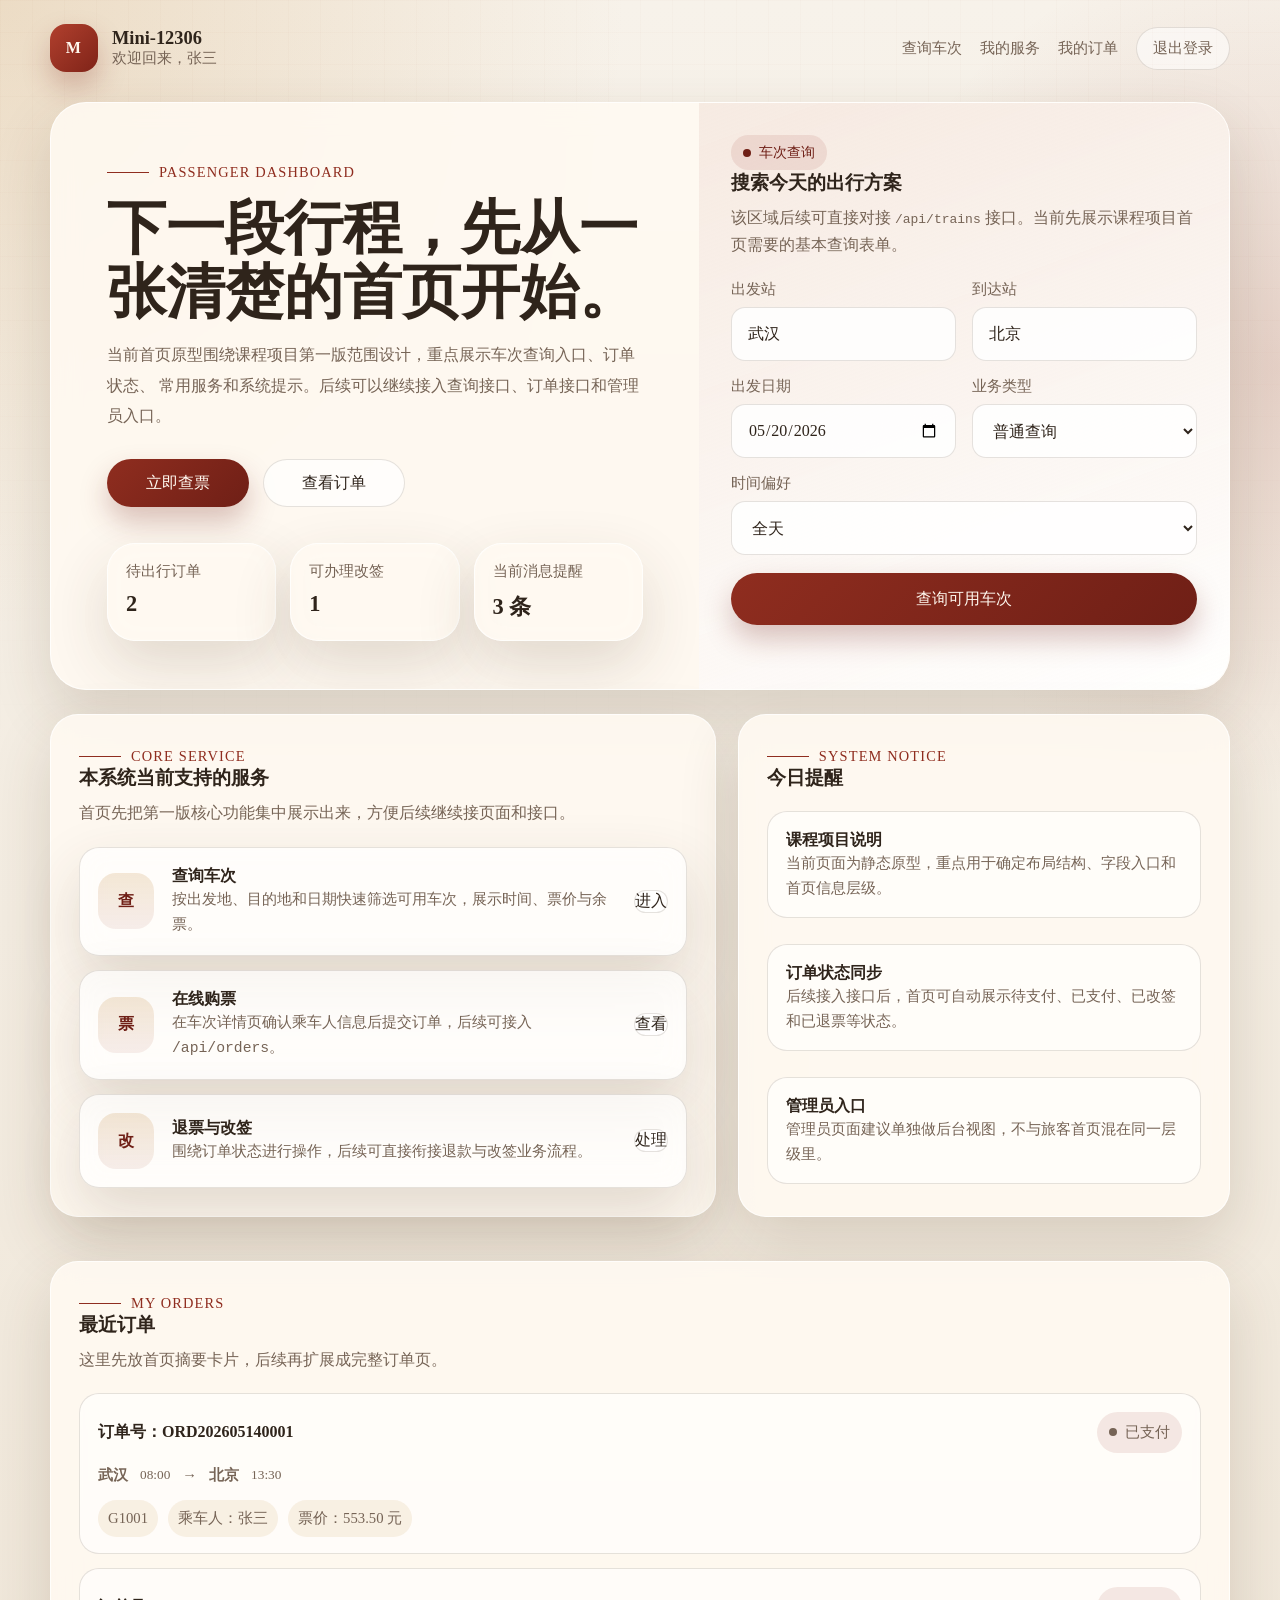
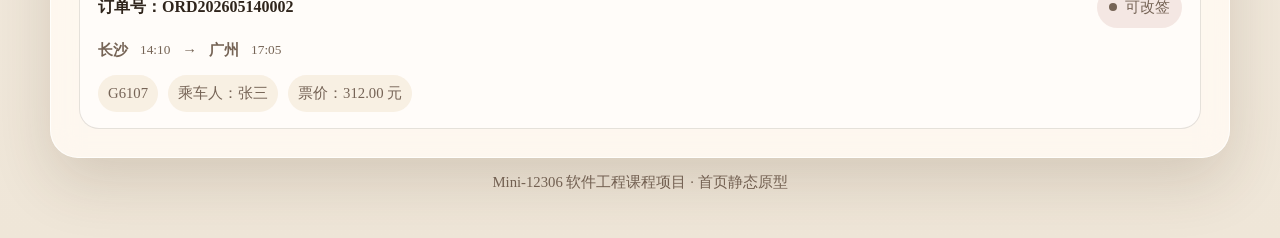
==== src/frontend/index.html @ e97cfd4c "test push" ====
<!DOCTYPE html>
<html lang="zh-CN">
<head>
  <meta charset="UTF-8">
  <meta name="viewport" content="width=device-width, initial-scale=1.0">
  <title>Mini-12306 | 首页</title>
  <link rel="stylesheet" href="./styles.css">
</head>
<body>
  <div class="page-shell">
    <header class="topbar">
      <a class="brand" href="./index.html">
        <span class="brand-mark">M</span>
        <span class="brand-copy">
          <strong>Mini-12306</strong>
          <span>欢迎回来，张三</span>
        </span>
      </a>
      <nav class="topnav">
        <a href="#search">查询车次</a>
        <a href="#service">我的服务</a>
        <a href="#orders">我的订单</a>
        <a href="./login.html" class="ghost-link">退出登录</a>
      </nav>
    </header>

    <main class="hero-card home-hero">
      <section class="hero-copy">
        <span class="eyebrow">Passenger Dashboard</span>
        <h1>下一段行程，先从一张清楚的首页开始。</h1>
        <p>
          当前首页原型围绕课程项目第一版范围设计，重点展示车次查询入口、订单状态、
          常用服务和系统提示。后续可以继续接入查询接口、订单接口和管理员入口。
        </p>

        <div class="hero-actions">
          <a class="btn-primary" href="#search">立即查票</a>
          <a class="btn-secondary" href="#orders">查看订单</a>
        </div>

        <div class="hero-meta">
          <article class="summary-card">
            <span>待出行订单</span>
            <strong>2</strong>
          </article>
          <article class="summary-card">
            <span>可办理改签</span>
            <strong>1</strong>
          </article>
          <article class="summary-card">
            <span>当前消息提醒</span>
            <strong>3 条</strong>
          </article>
        </div>
      </section>

      <aside class="search-panel" id="search">
        <span class="status-chip">车次查询</span>
        <h2 class="panel-title">搜索今天的出行方案</h2>
        <p class="panel-subtitle">
          该区域后续可直接对接 <code>/api/trains</code> 接口。当前先展示课程项目首页需要的基本查询表单。
        </p>

        <form>
          <div class="field-grid">
            <div class="field">
              <label for="fromStation">出发站</label>
              <input id="fromStation" type="text" value="武汉">
            </div>
            <div class="field">
              <label for="toStation">到达站</label>
              <input id="toStation" type="text" value="北京">
            </div>
            <div class="field">
              <label for="travelDate">出发日期</label>
              <input id="travelDate" type="date" value="2026-05-20">
            </div>
            <div class="field">
              <label for="ticketType">业务类型</label>
              <select id="ticketType">
                <option>普通查询</option>
                <option>购票</option>
                <option>改签</option>
              </select>
            </div>
            <div class="field">
              <label for="timeRange">时间偏好</label>
              <select id="timeRange">
                <option>全天</option>
                <option>上午</option>
                <option>下午</option>
                <option>晚上</option>
              </select>
            </div>
          </div>

          <button class="btn-primary search-submit" type="button">查询可用车次</button>
        </form>
      </aside>
    </main>

    <section class="content-grid">
      <section class="panel" id="service">
        <span class="eyebrow">Core Service</span>
        <h2 class="panel-title">本系统当前支持的服务</h2>
        <p class="panel-subtitle">
          首页先把第一版核心功能集中展示出来，方便后续继续接页面和接口。
        </p>

        <div class="feature-list">
          <article class="feature-card">
            <div class="feature-icon">查</div>
            <div>
              <strong>查询车次</strong>
              <span>按出发地、目的地和日期快速筛选可用车次，展示时间、票价与余票。</span>
            </div>
            <a class="btn-secondary" href="#search">进入</a>
          </article>

          <article class="feature-card">
            <div class="feature-icon">票</div>
            <div>
              <strong>在线购票</strong>
              <span>在车次详情页确认乘车人信息后提交订单，后续可接入 <code>/api/orders</code>。</span>
            </div>
            <a class="btn-secondary" href="#orders">查看</a>
          </article>

          <article class="feature-card">
            <div class="feature-icon">改</div>
            <div>
              <strong>退票与改签</strong>
              <span>围绕订单状态进行操作，后续可直接衔接退款与改签业务流程。</span>
            </div>
            <a class="btn-secondary" href="#orders">处理</a>
          </article>
        </div>
      </section>

      <aside class="panel">
        <span class="eyebrow">System Notice</span>
        <h2 class="panel-title">今日提醒</h2>
        <div class="notice-list">
          <article class="notice-card">
            <strong>课程项目说明</strong>
            <span>当前页面为静态原型，重点用于确定布局结构、字段入口和首页信息层级。</span>
          </article>
          <article class="notice-card">
            <strong>订单状态同步</strong>
            <span>后续接入接口后，首页可自动展示待支付、已支付、已改签和已退票等状态。</span>
          </article>
          <article class="notice-card">
            <strong>管理员入口</strong>
            <span>管理员页面建议单独做后台视图，不与旅客首页混在同一层级里。</span>
          </article>
        </div>
      </aside>
    </section>

    <section class="panel" id="orders">
      <span class="eyebrow">My Orders</span>
      <h2 class="panel-title">最近订单</h2>
      <p class="panel-subtitle">
        这里先放首页摘要卡片，后续再扩展成完整订单页。
      </p>

      <div class="trip-list">
        <article class="trip-card">
          <div class="trip-head">
            <strong>订单号：ORD202605140001</strong>
            <span class="status-chip">已支付</span>
          </div>
          <div class="trip-route">
            <span>武汉</span>
            <small>08:00</small>
            <span>→</span>
            <span>北京</span>
            <small>13:30</small>
          </div>
          <div class="trip-meta">
            <span>G1001</span>
            <span>乘车人：张三</span>
            <span>票价：553.50 元</span>
          </div>
        </article>

        <article class="trip-card">
          <div class="trip-head">
            <strong>订单号：ORD202605140002</strong>
            <span class="status-chip">可改签</span>
          </div>
          <div class="trip-route">
            <span>长沙</span>
            <small>14:10</small>
            <span>→</span>
            <span>广州</span>
            <small>17:05</small>
          </div>
          <div class="trip-meta">
            <span>G6107</span>
            <span>乘车人：张三</span>
            <span>票价：312.00 元</span>
          </div>
        </article>
      </div>
    </section>

    <p class="footer-note">Mini-12306 软件工程课程项目 · 首页静态原型</p>
  </div>
</body>
</html>
---- src/frontend/styles.css ----
:root {
  --bg: #f4efe6;
  --paper: rgba(255, 250, 242, 0.88);
  --panel: #fffdf8;
  --line: rgba(75, 52, 34, 0.14);
  --ink: #2f241b;
  --muted: #766456;
  --accent: #8f2d1f;
  --accent-strong: #6f1f16;
  --accent-soft: rgba(143, 45, 31, 0.1);
  --gold: #c58d41;
  --shadow: 0 24px 60px rgba(74, 48, 23, 0.16);
  --radius-lg: 28px;
  --radius-md: 18px;
  --radius-sm: 12px;
}

* {
  box-sizing: border-box;
}

html {
  scroll-behavior: smooth;
}

body {
  margin: 0;
  min-height: 100vh;
  color: var(--ink);
  background:
    radial-gradient(circle at top left, rgba(197, 141, 65, 0.22), transparent 28%),
    radial-gradient(circle at right 20%, rgba(143, 45, 31, 0.16), transparent 22%),
    linear-gradient(180deg, #f7f2ea 0%, #efe6d8 100%);
  font-family: "Noto Serif SC", "Source Han Serif SC", Georgia, serif;
}

body::before {
  content: "";
  position: fixed;
  inset: 0;
  pointer-events: none;
  background-image:
    linear-gradient(rgba(143, 45, 31, 0.025) 1px, transparent 1px),
    linear-gradient(90deg, rgba(143, 45, 31, 0.025) 1px, transparent 1px);
  background-size: 32px 32px;
  mask-image: linear-gradient(180deg, rgba(0, 0, 0, 0.7), transparent 92%);
}

a {
  color: inherit;
  text-decoration: none;
}

button,
input,
select {
  font: inherit;
}

.page-shell {
  width: min(1180px, calc(100vw - 48px));
  margin: 0 auto;
}

.topbar {
  display: flex;
  align-items: center;
  justify-content: space-between;
  gap: 24px;
  padding: 24px 0 16px;
}

.brand {
  display: inline-flex;
  align-items: center;
  gap: 14px;
}

.brand-mark {
  width: 48px;
  height: 48px;
  border-radius: 16px;
  display: grid;
  place-items: center;
  color: #fff7ed;
  font-weight: 700;
  letter-spacing: 0.08em;
  background:
    linear-gradient(135deg, #b1402e 0%, #7f2318 100%);
  box-shadow: 0 14px 28px rgba(127, 35, 24, 0.26);
}

.brand-copy strong {
  display: block;
  font-size: 1.15rem;
  font-weight: 700;
}

.brand-copy span {
  color: var(--muted);
  font-size: 0.92rem;
}

.topnav {
  display: flex;
  align-items: center;
  gap: 18px;
  color: var(--muted);
  font-size: 0.96rem;
}

.topnav a:hover {
  color: var(--accent);
}

.ghost-link {
  padding: 10px 16px;
  border-radius: 999px;
  border: 1px solid var(--line);
  background: rgba(255, 255, 255, 0.55);
}

.hero-card,
.panel,
.summary-card,
.feature-card {
  background: var(--paper);
  border: 1px solid rgba(255, 255, 255, 0.75);
  box-shadow: var(--shadow);
  backdrop-filter: blur(14px);
}

.hero-card {
  border-radius: 36px;
  overflow: hidden;
}

.btn-primary,
.btn-secondary {
  display: inline-flex;
  align-items: center;
  justify-content: center;
  gap: 10px;
  border-radius: 999px;
  cursor: pointer;
  transition: transform 180ms ease, box-shadow 180ms ease, background 180ms ease;
}

.btn-primary {
  border: 0;
  color: #fff8ef;
  background: linear-gradient(135deg, var(--accent) 0%, var(--accent-strong) 100%);
  box-shadow: 0 14px 28px rgba(111, 31, 22, 0.26);
}

.btn-primary:hover,
.btn-secondary:hover {
  transform: translateY(-1px);
}

.btn-secondary {
  border: 1px solid var(--line);
  background: rgba(255, 255, 255, 0.72);
  color: var(--ink);
}

.eyebrow {
  display: inline-flex;
  align-items: center;
  gap: 10px;
  color: var(--accent);
  font-size: 0.9rem;
  letter-spacing: 0.08em;
  text-transform: uppercase;
}

.eyebrow::before {
  content: "";
  width: 42px;
  height: 1px;
  background: currentColor;
}

.panel-title {
  margin: 0;
  font-size: 1.2rem;
}

.panel-subtitle {
  margin: 8px 0 0;
  color: var(--muted);
  line-height: 1.7;
}

.field-grid {
  display: grid;
  gap: 16px;
}

.field label {
  display: block;
  margin-bottom: 8px;
  color: var(--muted);
  font-size: 0.92rem;
}

.field input,
.field select {
  width: 100%;
  height: 54px;
  padding: 0 16px;
  border: 1px solid var(--line);
  border-radius: 14px;
  outline: none;
  background: rgba(255, 255, 255, 0.85);
  color: var(--ink);
}

.field input:focus,
.field select:focus {
  border-color: rgba(143, 45, 31, 0.45);
  box-shadow: 0 0 0 4px rgba(143, 45, 31, 0.08);
}

.status-chip {
  display: inline-flex;
  align-items: center;
  gap: 8px;
  padding: 8px 12px;
  border-radius: 999px;
  font-size: 0.88rem;
  color: var(--accent-strong);
  background: var(--accent-soft);
}

.status-chip::before {
  content: "";
  width: 8px;
  height: 8px;
  border-radius: 999px;
  background: currentColor;
}

.muted {
  color: var(--muted);
}

.login-main {
  display: grid;
  grid-template-columns: 1.15fr 0.85fr;
  min-height: calc(100vh - 96px);
}

.login-left {
  padding: 72px 72px 64px;
  background:
    linear-gradient(135deg, rgba(255, 249, 238, 0.72), rgba(255, 255, 255, 0.52)),
    linear-gradient(125deg, rgba(197, 141, 65, 0.1), rgba(143, 45, 31, 0.08));
}

.login-left h1 {
  margin: 18px 0 18px;
  max-width: 8em;
  font-size: clamp(2.6rem, 5vw, 4.8rem);
  line-height: 1.08;
}

.login-left p {
  max-width: 38rem;
  color: var(--muted);
  font-size: 1.04rem;
  line-height: 1.9;
}

.route-ribbon {
  display: inline-flex;
  align-items: center;
  gap: 14px;
  margin: 28px 0 38px;
  padding: 14px 18px;
  border-radius: 999px;
  background: rgba(255, 255, 255, 0.7);
  border: 1px solid var(--line);
}

.route-ribbon strong {
  font-size: 1.05rem;
}

.route-ribbon span {
  color: var(--muted);
}

.stat-grid {
  display: grid;
  grid-template-columns: repeat(3, minmax(0, 1fr));
  gap: 16px;
}

.summary-card {
  padding: 22px 20px;
  border-radius: var(--radius-lg);
}

.summary-card strong {
  display: block;
  margin-top: 10px;
  font-size: 1.4rem;
}

.summary-card span {
  color: var(--muted);
  font-size: 0.92rem;
}

.login-right {
  display: grid;
  place-items: center;
  padding: 36px;
}

.login-panel {
  width: min(460px, 100%);
  padding: 34px;
  border-radius: 30px;
}

.login-panel form {
  margin-top: 28px;
}

.login-panel .field-grid {
  grid-template-columns: 1fr;
}

.login-actions {
  display: flex;
  align-items: center;
  justify-content: space-between;
  gap: 16px;
  margin: 14px 0 24px;
  font-size: 0.92rem;
}

.login-actions label {
  display: inline-flex;
  align-items: center;
  gap: 10px;
  color: var(--muted);
}

.login-actions input {
  width: 16px;
  height: 16px;
}

.login-submit {
  width: 100%;
  height: 54px;
}

.login-footnote {
  margin-top: 18px;
  color: var(--muted);
  font-size: 0.92rem;
  text-align: center;
}

.home-hero {
  display: grid;
  grid-template-columns: 1.1fr 0.9fr;
  gap: 0;
  margin-top: 14px;
}

.hero-copy {
  padding: 56px 56px 48px;
}

.hero-copy h1 {
  margin: 16px 0;
  font-size: clamp(2.4rem, 4.6vw, 4.2rem);
  line-height: 1.08;
}

.hero-copy p {
  max-width: 34rem;
  color: var(--muted);
  line-height: 1.9;
}

.hero-actions {
  display: flex;
  gap: 14px;
  margin-top: 28px;
}

.hero-actions .btn-primary,
.hero-actions .btn-secondary {
  min-width: 142px;
  height: 48px;
  padding: 0 20px;
}

.hero-meta {
  display: grid;
  grid-template-columns: repeat(3, minmax(0, 1fr));
  gap: 14px;
  margin-top: 36px;
}

.hero-meta .summary-card {
  padding: 18px;
}

.search-panel {
  padding: 32px;
  background:
    linear-gradient(160deg, rgba(143, 45, 31, 0.08), rgba(255, 255, 255, 0.88)),
    var(--paper);
}

.search-panel .field-grid {
  grid-template-columns: 1fr 1fr;
  margin-top: 22px;
}

.search-panel .field-grid .field:last-child {
  grid-column: span 2;
}

.search-submit {
  width: 100%;
  height: 52px;
  margin-top: 18px;
}

.content-grid {
  display: grid;
  grid-template-columns: 1.15fr 0.85fr;
  gap: 22px;
  margin: 24px 0 44px;
}

.panel {
  border-radius: 28px;
  padding: 28px;
}

.feature-list,
.notice-list,
.trip-list {
  display: grid;
  gap: 14px;
  margin-top: 20px;
}

.feature-card,
.trip-card,
.notice-card {
  border-radius: 20px;
  border: 1px solid var(--line);
  background: rgba(255, 255, 255, 0.66);
}

.feature-card {
  display: grid;
  grid-template-columns: 56px 1fr auto;
  align-items: center;
  gap: 18px;
  padding: 18px;
}

.feature-icon {
  width: 56px;
  height: 56px;
  border-radius: 18px;
  display: grid;
  place-items: center;
  font-weight: 700;
  color: var(--accent-strong);
  background: linear-gradient(180deg, rgba(197, 141, 65, 0.2), rgba(143, 45, 31, 0.08));
}

.feature-card strong,
.trip-card strong,
.notice-card strong {
  display: block;
  font-size: 1rem;
}

.feature-card span,
.trip-card span,
.notice-card span {
  color: var(--muted);
  font-size: 0.92rem;
  line-height: 1.7;
}

.trip-card,
.notice-card {
  padding: 18px 18px 16px;
}

.trip-head {
  display: flex;
  align-items: center;
  justify-content: space-between;
  gap: 14px;
  margin-bottom: 10px;
}

.trip-route {
  display: flex;
  align-items: center;
  gap: 12px;
  margin: 10px 0 12px;
  font-weight: 700;
}

.trip-route small {
  color: var(--muted);
  font-weight: 400;
}

.trip-meta {
  display: flex;
  gap: 10px;
  flex-wrap: wrap;
}

.trip-meta span {
  padding: 6px 10px;
  border-radius: 999px;
  background: rgba(197, 141, 65, 0.12);
}

.notice-card + .notice-card {
  margin-top: 12px;
}

.footer-note {
  padding: 0 0 32px;
  color: var(--muted);
  text-align: center;
  font-size: 0.92rem;
}

@media (max-width: 980px) {
  .login-main,
  .home-hero,
  .content-grid {
    grid-template-columns: 1fr;
  }

  .login-left,
  .hero-copy,
  .search-panel {
    padding: 32px 24px;
  }

  .login-right {
    padding: 20px 0 30px;
  }

  .stat-grid,
  .hero-meta,
  .search-panel .field-grid {
    grid-template-columns: 1fr;
  }

  .search-panel .field-grid .field:last-child {
    grid-column: span 1;
  }
}

@media (max-width: 640px) {
  .page-shell {
    width: min(100vw - 24px, 1180px);
  }

  .topbar {
    flex-direction: column;
    align-items: flex-start;
  }

  .topnav {
    flex-wrap: wrap;
  }

  .login-left h1,
  .hero-copy h1 {
    font-size: 2.2rem;
  }

  .feature-card {
    grid-template-columns: 1fr;
  }

  .hero-actions {
    flex-direction: column;
  }
}
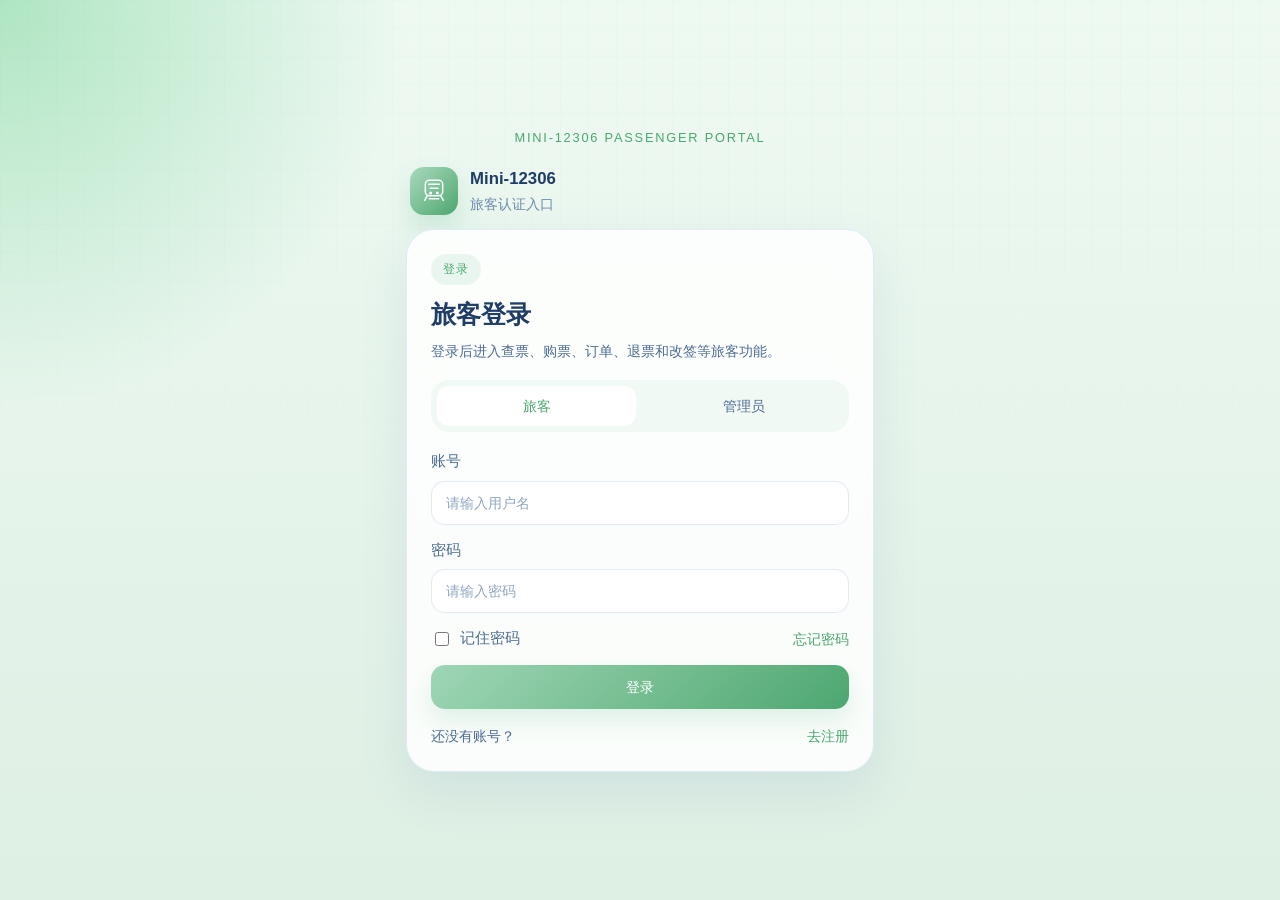
==== commit de4e354a: "第二次" ====
--- a/src/frontend/index.html
+++ b/src/frontend/index.html
@@ -2,210 +2,11 @@
 <html lang="zh-CN">
 <head>
   <meta charset="UTF-8">
+  <meta http-equiv="refresh" content="0; url=./login/passenger.html">
   <meta name="viewport" content="width=device-width, initial-scale=1.0">
-  <title>Mini-12306 | 首页</title>
-  <link rel="stylesheet" href="./styles.css">
+  <title>Mini-12306 | 跳转中</title>
 </head>
 <body>
-  <div class="page-shell">
-    <header class="topbar">
-      <a class="brand" href="./index.html">
-        <span class="brand-mark">M</span>
-        <span class="brand-copy">
-          <strong>Mini-12306</strong>
-          <span>欢迎回来，张三</span>
-        </span>
-      </a>
-      <nav class="topnav">
-        <a href="#search">查询车次</a>
-        <a href="#service">我的服务</a>
-        <a href="#orders">我的订单</a>
-        <a href="./login.html" class="ghost-link">退出登录</a>
-      </nav>
-    </header>
-
-    <main class="hero-card home-hero">
-      <section class="hero-copy">
-        <span class="eyebrow">Passenger Dashboard</span>
-        <h1>下一段行程，先从一张清楚的首页开始。</h1>
-        <p>
-          当前首页原型围绕课程项目第一版范围设计，重点展示车次查询入口、订单状态、
-          常用服务和系统提示。后续可以继续接入查询接口、订单接口和管理员入口。
-        </p>
-
-        <div class="hero-actions">
-          <a class="btn-primary" href="#search">立即查票</a>
-          <a class="btn-secondary" href="#orders">查看订单</a>
-        </div>
-
-        <div class="hero-meta">
-          <article class="summary-card">
-            <span>待出行订单</span>
-            <strong>2</strong>
-          </article>
-          <article class="summary-card">
-            <span>可办理改签</span>
-            <strong>1</strong>
-          </article>
-          <article class="summary-card">
-            <span>当前消息提醒</span>
-            <strong>3 条</strong>
-          </article>
-        </div>
-      </section>
-
-      <aside class="search-panel" id="search">
-        <span class="status-chip">车次查询</span>
-        <h2 class="panel-title">搜索今天的出行方案</h2>
-        <p class="panel-subtitle">
-          该区域后续可直接对接 <code>/api/trains</code> 接口。当前先展示课程项目首页需要的基本查询表单。
-        </p>
-
-        <form>
-          <div class="field-grid">
-            <div class="field">
-              <label for="fromStation">出发站</label>
-              <input id="fromStation" type="text" value="武汉">
-            </div>
-            <div class="field">
-              <label for="toStation">到达站</label>
-              <input id="toStation" type="text" value="北京">
-            </div>
-            <div class="field">
-              <label for="travelDate">出发日期</label>
-              <input id="travelDate" type="date" value="2026-05-20">
-            </div>
-            <div class="field">
-              <label for="ticketType">业务类型</label>
-              <select id="ticketType">
-                <option>普通查询</option>
-                <option>购票</option>
-                <option>改签</option>
-              </select>
-            </div>
-            <div class="field">
-              <label for="timeRange">时间偏好</label>
-              <select id="timeRange">
-                <option>全天</option>
-                <option>上午</option>
-                <option>下午</option>
-                <option>晚上</option>
-              </select>
-            </div>
-          </div>
-
-          <button class="btn-primary search-submit" type="button">查询可用车次</button>
-        </form>
-      </aside>
-    </main>
-
-    <section class="content-grid">
-      <section class="panel" id="service">
-        <span class="eyebrow">Core Service</span>
-        <h2 class="panel-title">本系统当前支持的服务</h2>
-        <p class="panel-subtitle">
-          首页先把第一版核心功能集中展示出来，方便后续继续接页面和接口。
-        </p>
-
-        <div class="feature-list">
-          <article class="feature-card">
-            <div class="feature-icon">查</div>
-            <div>
-              <strong>查询车次</strong>
-              <span>按出发地、目的地和日期快速筛选可用车次，展示时间、票价与余票。</span>
-            </div>
-            <a class="btn-secondary" href="#search">进入</a>
-          </article>
-
-          <article class="feature-card">
-            <div class="feature-icon">票</div>
-            <div>
-              <strong>在线购票</strong>
-              <span>在车次详情页确认乘车人信息后提交订单，后续可接入 <code>/api/orders</code>。</span>
-            </div>
-            <a class="btn-secondary" href="#orders">查看</a>
-          </article>
-
-          <article class="feature-card">
-            <div class="feature-icon">改</div>
-            <div>
-              <strong>退票与改签</strong>
-              <span>围绕订单状态进行操作，后续可直接衔接退款与改签业务流程。</span>
-            </div>
-            <a class="btn-secondary" href="#orders">处理</a>
-          </article>
-        </div>
-      </section>
-
-      <aside class="panel">
-        <span class="eyebrow">System Notice</span>
-        <h2 class="panel-title">今日提醒</h2>
-        <div class="notice-list">
-          <article class="notice-card">
-            <strong>课程项目说明</strong>
-            <span>当前页面为静态原型，重点用于确定布局结构、字段入口和首页信息层级。</span>
-          </article>
-          <article class="notice-card">
-            <strong>订单状态同步</strong>
-            <span>后续接入接口后，首页可自动展示待支付、已支付、已改签和已退票等状态。</span>
-          </article>
-          <article class="notice-card">
-            <strong>管理员入口</strong>
-            <span>管理员页面建议单独做后台视图，不与旅客首页混在同一层级里。</span>
-          </article>
-        </div>
-      </aside>
-    </section>
-
-    <section class="panel" id="orders">
-      <span class="eyebrow">My Orders</span>
-      <h2 class="panel-title">最近订单</h2>
-      <p class="panel-subtitle">
-        这里先放首页摘要卡片，后续再扩展成完整订单页。
-      </p>
-
-      <div class="trip-list">
-        <article class="trip-card">
-          <div class="trip-head">
-            <strong>订单号：ORD202605140001</strong>
-            <span class="status-chip">已支付</span>
-          </div>
-          <div class="trip-route">
-            <span>武汉</span>
-            <small>08:00</small>
-            <span>→</span>
-            <span>北京</span>
-            <small>13:30</small>
-          </div>
-          <div class="trip-meta">
-            <span>G1001</span>
-            <span>乘车人：张三</span>
-            <span>票价：553.50 元</span>
-          </div>
-        </article>
-
-        <article class="trip-card">
-          <div class="trip-head">
-            <strong>订单号：ORD202605140002</strong>
-            <span class="status-chip">可改签</span>
-          </div>
-          <div class="trip-route">
-            <span>长沙</span>
-            <small>14:10</small>
-            <span>→</span>
-            <span>广州</span>
-            <small>17:05</small>
-          </div>
-          <div class="trip-meta">
-            <span>G6107</span>
-            <span>乘车人：张三</span>
-            <span>票价：312.00 元</span>
-          </div>
-        </article>
-      </div>
-    </section>
-
-    <p class="footer-note">Mini-12306 软件工程课程项目 · 首页静态原型</p>
-  </div>
+  <p>正在跳转到旅客登录页：<a href="./login/passenger.html">./login/passenger.html</a></p>
 </body>
 </html>
